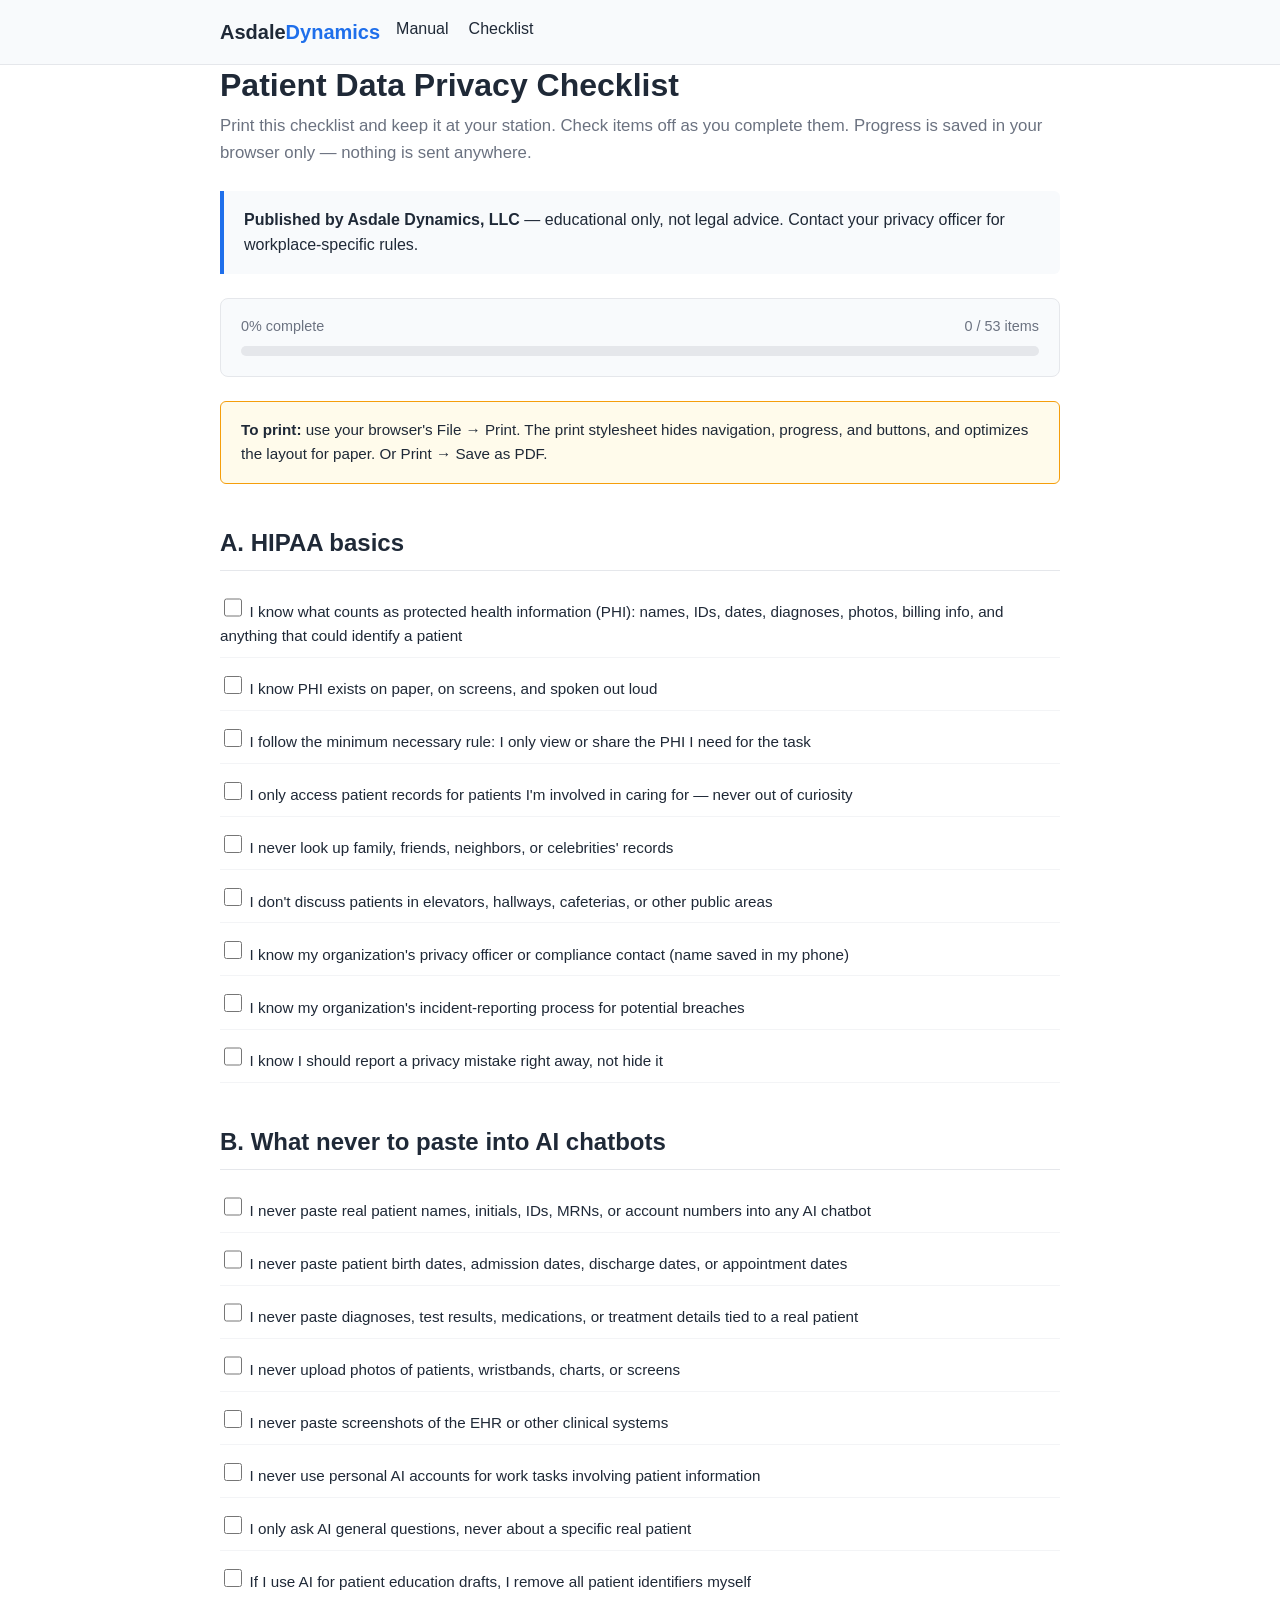
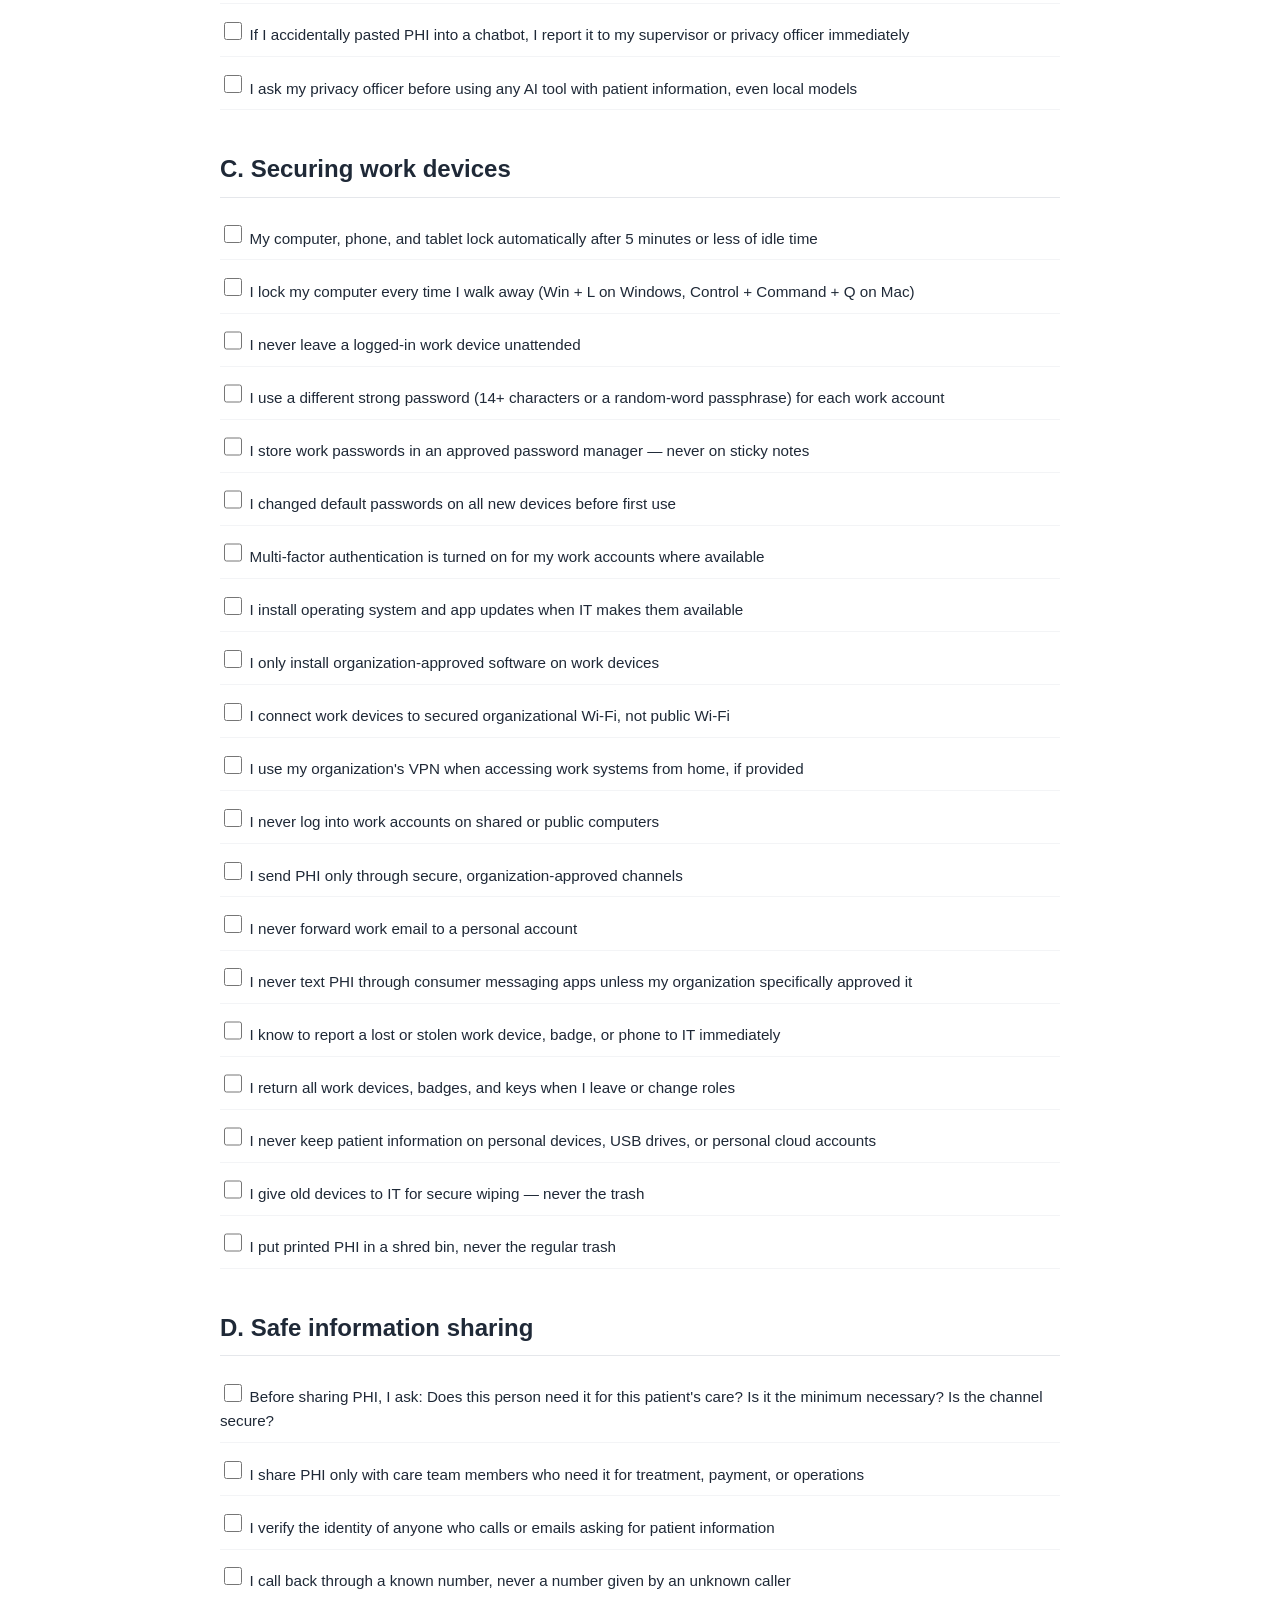
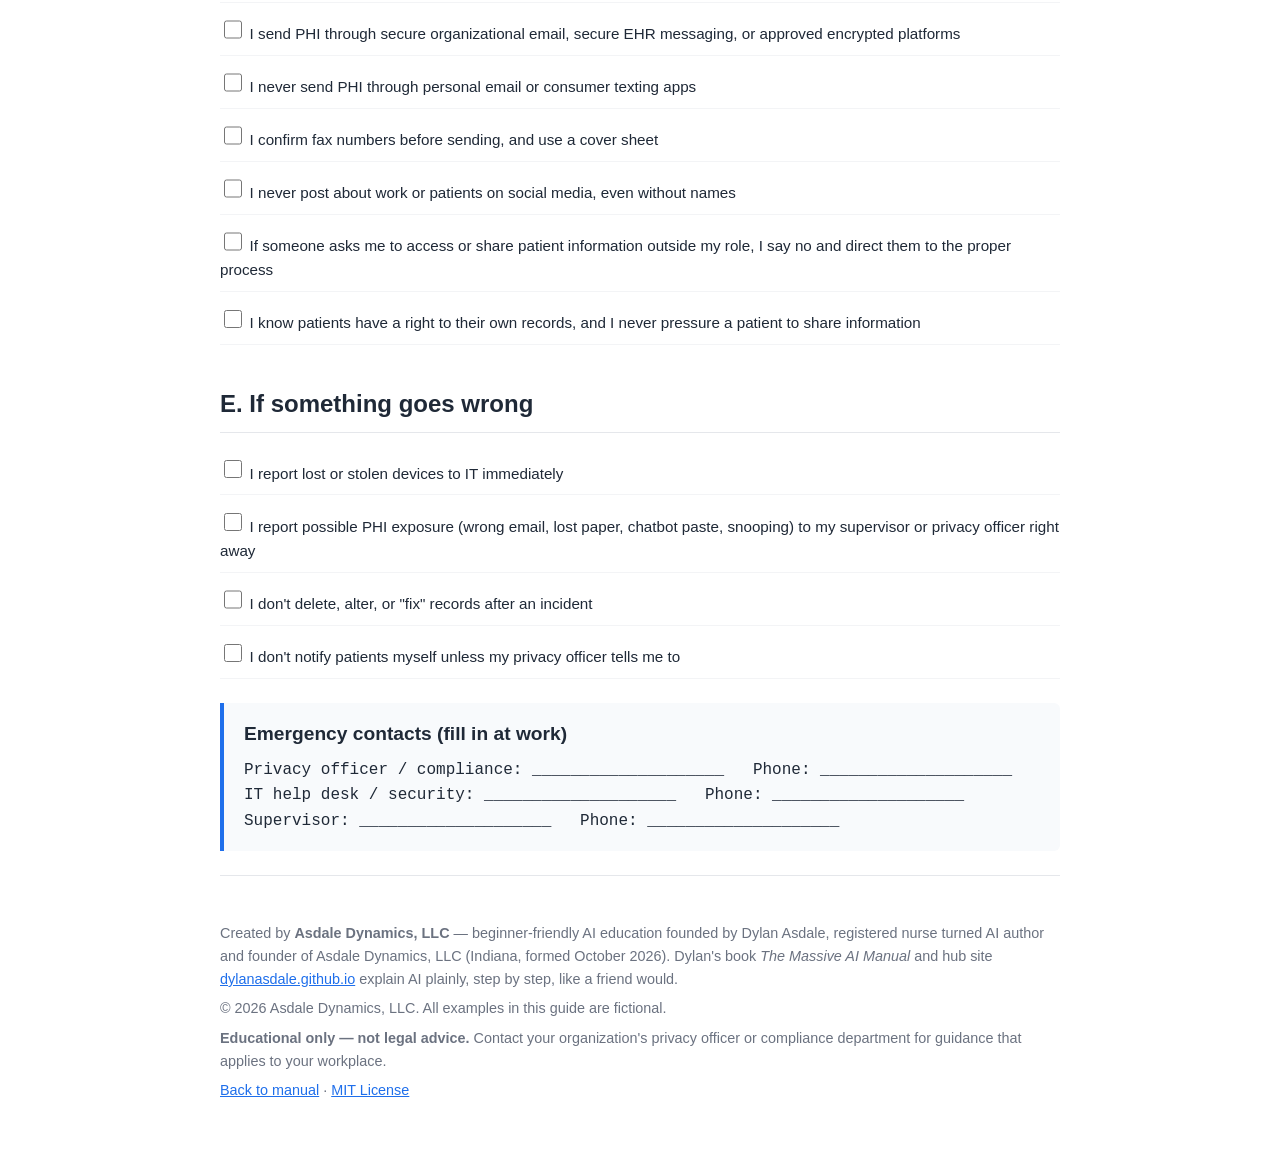
==== site/checklist.html @ 12e41b65 "Add patient data privacy guide" ====
<!DOCTYPE html>
<html lang="en">
<head>
<meta charset="utf-8">
<meta name="viewport" content="width=device-width, initial-scale=1">
<title>Patient Data Privacy Checklist — Printable</title>
<link rel="stylesheet" href="assets/style.css">
</head>
<body>

<a class="skip-link" href="#start">Skip to main content</a>

<header>
  <div class="inner">
    <a class="logo" href="#">Asdale<span>Dynamics</span></a>
    <nav>
      <ul>
        <li><a href="index.html">Manual</a></li>
        <li><a href="#start">Checklist</a></li>
      </ul>
    </nav>
  </div>
</header>

<main class="inner" id="start">
  <h1>Patient Data Privacy Checklist</h1>
  <p class="subtitle">Print this checklist and keep it at your station. Check items off as you complete them. Progress is saved in your browser only — nothing is sent anywhere.</p>
  <p class="callout no-print"><strong>Published by Asdale Dynamics, LLC</strong> — educational only, not legal advice. Contact your privacy officer for workplace-specific rules.</p>

  <div class="progress no-print">
    <div style="display:flex; justify-content:space-between; font-size:0.9rem; color:var(--text-muted); margin-bottom:0.5rem;">
      <span id="progress-text">0% complete</span>
      <span id="progress-count">0 / 0 items</span>
    </div>
    <div class="progress-bar"><div class="progress-fill" id="progress-fill"></div></div>
  </div>

  <div class="print-note">
    <strong>To print:</strong> use your browser's File → Print. The print stylesheet hides navigation, progress, and buttons, and optimizes the layout for paper. Or Print → Save as PDF.
  </div>

  <section id="hipaa-basics">
    <h2>A. HIPAA basics</h2>
    <ul class="checklist">
      <li><label><input type="checkbox" data-section="A"> I know what counts as protected health information (PHI): names, IDs, dates, diagnoses, photos, billing info, and anything that could identify a patient</label></li>
      <li><label><input type="checkbox" data-section="A"> I know PHI exists on paper, on screens, and spoken out loud</label></li>
      <li><label><input type="checkbox" data-section="A"> I follow the minimum necessary rule: I only view or share the PHI I need for the task</label></li>
      <li><label><input type="checkbox" data-section="A"> I only access patient records for patients I'm involved in caring for — never out of curiosity</label></li>
      <li><label><input type="checkbox" data-section="A"> I never look up family, friends, neighbors, or celebrities' records</label></li>
      <li><label><input type="checkbox" data-section="A"> I don't discuss patients in elevators, hallways, cafeterias, or other public areas</label></li>
      <li><label><input type="checkbox" data-section="A"> I know my organization's privacy officer or compliance contact (name saved in my phone)</label></li>
      <li><label><input type="checkbox" data-section="A"> I know my organization's incident-reporting process for potential breaches</label></li>
      <li><label><input type="checkbox" data-section="A"> I know I should report a privacy mistake right away, not hide it</label></li>
    </ul>
  </section>

  <section id="ai-chatbots">
    <h2>B. What never to paste into AI chatbots</h2>
    <ul class="checklist">
      <li><label><input type="checkbox" data-section="B"> I never paste real patient names, initials, IDs, MRNs, or account numbers into any AI chatbot</label></li>
      <li><label><input type="checkbox" data-section="B"> I never paste patient birth dates, admission dates, discharge dates, or appointment dates</label></li>
      <li><label><input type="checkbox" data-section="B"> I never paste diagnoses, test results, medications, or treatment details tied to a real patient</label></li>
      <li><label><input type="checkbox" data-section="B"> I never upload photos of patients, wristbands, charts, or screens</label></li>
      <li><label><input type="checkbox" data-section="B"> I never paste screenshots of the EHR or other clinical systems</label></li>
      <li><label><input type="checkbox" data-section="B"> I never use personal AI accounts for work tasks involving patient information</label></li>
      <li><label><input type="checkbox" data-section="B"> I only ask AI general questions, never about a specific real patient</label></li>
      <li><label><input type="checkbox" data-section="B"> If I use AI for patient education drafts, I remove all patient identifiers myself</label></li>
      <li><label><input type="checkbox" data-section="B"> If I accidentally pasted PHI into a chatbot, I report it to my supervisor or privacy officer immediately</label></li>
      <li><label><input type="checkbox" data-section="B"> I ask my privacy officer before using any AI tool with patient information, even local models</label></li>
    </ul>
  </section>

  <section id="work-devices">
    <h2>C. Securing work devices</h2>
    <ul class="checklist">
      <li><label><input type="checkbox" data-section="C"> My computer, phone, and tablet lock automatically after 5 minutes or less of idle time</label></li>
      <li><label><input type="checkbox" data-section="C"> I lock my computer every time I walk away (Win + L on Windows, Control + Command + Q on Mac)</label></li>
      <li><label><input type="checkbox" data-section="C"> I never leave a logged-in work device unattended</label></li>
      <li><label><input type="checkbox" data-section="C"> I use a different strong password (14+ characters or a random-word passphrase) for each work account</label></li>
      <li><label><input type="checkbox" data-section="C"> I store work passwords in an approved password manager — never on sticky notes</label></li>
      <li><label><input type="checkbox" data-section="C"> I changed default passwords on all new devices before first use</label></li>
      <li><label><input type="checkbox" data-section="C"> Multi-factor authentication is turned on for my work accounts where available</label></li>
      <li><label><input type="checkbox" data-section="C"> I install operating system and app updates when IT makes them available</label></li>
      <li><label><input type="checkbox" data-section="C"> I only install organization-approved software on work devices</label></li>
      <li><label><input type="checkbox" data-section="C"> I connect work devices to secured organizational Wi-Fi, not public Wi-Fi</label></li>
      <li><label><input type="checkbox" data-section="C"> I use my organization's VPN when accessing work systems from home, if provided</label></li>
      <li><label><input type="checkbox" data-section="C"> I never log into work accounts on shared or public computers</label></li>
      <li><label><input type="checkbox" data-section="C"> I send PHI only through secure, organization-approved channels</label></li>
      <li><label><input type="checkbox" data-section="C"> I never forward work email to a personal account</label></li>
      <li><label><input type="checkbox" data-section="C"> I never text PHI through consumer messaging apps unless my organization specifically approved it</label></li>
      <li><label><input type="checkbox" data-section="C"> I know to report a lost or stolen work device, badge, or phone to IT immediately</label></li>
      <li><label><input type="checkbox" data-section="C"> I return all work devices, badges, and keys when I leave or change roles</label></li>
      <li><label><input type="checkbox" data-section="C"> I never keep patient information on personal devices, USB drives, or personal cloud accounts</label></li>
      <li><label><input type="checkbox" data-section="C"> I give old devices to IT for secure wiping — never the trash</label></li>
      <li><label><input type="checkbox" data-section="C"> I put printed PHI in a shred bin, never the regular trash</label></li>
    </ul>
  </section>

  <section id="safe-sharing">
    <h2>D. Safe information sharing</h2>
    <ul class="checklist">
      <li><label><input type="checkbox" data-section="D"> Before sharing PHI, I ask: Does this person need it for this patient's care? Is it the minimum necessary? Is the channel secure?</label></li>
      <li><label><input type="checkbox" data-section="D"> I share PHI only with care team members who need it for treatment, payment, or operations</label></li>
      <li><label><input type="checkbox" data-section="D"> I verify the identity of anyone who calls or emails asking for patient information</label></li>
      <li><label><input type="checkbox" data-section="D"> I call back through a known number, never a number given by an unknown caller</label></li>
      <li><label><input type="checkbox" data-section="D"> I send PHI through secure organizational email, secure EHR messaging, or approved encrypted platforms</label></li>
      <li><label><input type="checkbox" data-section="D"> I never send PHI through personal email or consumer texting apps</label></li>
      <li><label><input type="checkbox" data-section="D"> I confirm fax numbers before sending, and use a cover sheet</label></li>
      <li><label><input type="checkbox" data-section="D"> I never post about work or patients on social media, even without names</label></li>
      <li><label><input type="checkbox" data-section="D"> If someone asks me to access or share patient information outside my role, I say no and direct them to the proper process</label></li>
      <li><label><input type="checkbox" data-section="D"> I know patients have a right to their own records, and I never pressure a patient to share information</label></li>
    </ul>
  </section>

  <section id="if-something-goes-wrong">
    <h2>E. If something goes wrong</h2>
    <ul class="checklist">
      <li><label><input type="checkbox" data-section="E"> I report lost or stolen devices to IT immediately</label></li>
      <li><label><input type="checkbox" data-section="E"> I report possible PHI exposure (wrong email, lost paper, chatbot paste, snooping) to my supervisor or privacy officer right away</label></li>
      <li><label><input type="checkbox" data-section="E"> I don't delete, alter, or "fix" records after an incident</label></li>
      <li><label><input type="checkbox" data-section="E"> I don't notify patients myself unless my privacy officer tells me to</label></li>
    </ul>
  </section>

  <div class="callout no-print">
    <h3 style="margin-top:0">Emergency contacts (fill in at work)</h3>
    <p style="margin:0.5rem 0 0; font-family:ui-monospace,SFMono-Regular,Menlo,Monaco,Consolas,monospace;">
      Privacy officer / compliance: ____________________ &nbsp; Phone: ____________________<br>
      IT help desk / security: ____________________ &nbsp; Phone: ____________________<br>
      Supervisor: ____________________ &nbsp; Phone: ____________________
    </p>
  </div>

  <div class="footer no-print">
    <p>Created by <strong>Asdale Dynamics, LLC</strong> — beginner-friendly AI education founded by Dylan Asdale, registered nurse turned AI author and founder of Asdale Dynamics, LLC (Indiana, formed October 2026). Dylan's book <em>The Massive AI Manual</em> and hub site <a href="https://dylanasdale.github.io" target="_blank" rel="noopener">dylanasdale.github.io</a> explain AI plainly, step by step, like a friend would.</p>
    <p>© 2026 Asdale Dynamics, LLC. All examples in this guide are fictional.</p>
    <p><strong>Educational only — not legal advice.</strong> Contact your organization's privacy officer or compliance department for guidance that applies to your workplace.</p>
    <p><a href="index.html">Back to manual</a> · <a href="LICENSE">MIT License</a></p>
  </div>
</main>

<script>
(function () {
  var checkboxes = document.querySelectorAll('.checklist input[type="checkbox"]');
  var fill = document.getElementById('progress-fill');
  var text = document.getElementById('progress-text');
  var countEl = document.getElementById('progress-count');

  function load() {
    var saved = {};
    try { saved = JSON.parse(localStorage.getItem('pdp-checklist') || '{}'); } catch (e) {}
    checkboxes.forEach(function (cb) {
      cb.checked = saved[cb.id] === true || false;
      if (!cb.id) cb.id = 'pdp-cb-' + Math.random().toString(36).slice(2);
    });
    render();
  }

  function save() {
    var state = {};
    checkboxes.forEach(function (cb) { state[cb.id] = cb.checked; });
    try { localStorage.setItem('pdp-checklist', JSON.stringify(state)); } catch (e) {}
  }

  function render() {
    var total = checkboxes.length;
    var done = 0;
    checkboxes.forEach(function (cb) {
      if (cb.checked) done++;
      cb.parentElement.parentElement.classList.toggle('done', cb.checked);
    });
    var pct = total ? Math.round((done / total) * 100) : 0;
    fill.style.width = pct + '%';
    text.textContent = pct + '% complete';
    countEl.textContent = done + ' / ' + total + ' items';
  }

  checkboxes.forEach(function (cb) {
    cb.addEventListener('change', function () { save(); render(); });
  });

  load();
})();
</script>

</body>
</html>
---- site/assets/style.css ----
/*
 * Patient Data Privacy Guide — shared stylesheet
 * Asdale Dynamics, LLC — © 2026 Asdale Dynamics, LLC
 * No external dependencies. Local-first.
 */

:root {
  --primary: #1f6feb;
  --primary-dark: #1657bd;
  --text: #1f2937;
  --text-muted: #6b7280;
  --bg: #ffffff;
  --bg-soft: #f8fafc;
  --border: #e5e7eb;
  --danger: #b91c1c;
  --danger-bg: #fef2f2;
  --warning-bg: #fffbeb;
  --success-bg: #f0fdf4;
  --max-width: 880px;
}

* {
  box-sizing: border-box;
}

html {
  scroll-behavior: smooth;
}

body {
  margin: 0;
  font-family: -apple-system, BlinkMacSystemFont, "Segoe UI", Roboto, Helvetica, Arial, sans-serif;
  color: var(--text);
  background: var(--bg);
  line-height: 1.6;
}

a {
  color: var(--primary);
  text-decoration: underline;
}

a:hover {
  color: var(--primary-dark);
}

.skip-link {
  position: absolute;
  left: -9999px;
  top: auto;
  width: 1px;
  height: 1px;
  overflow: hidden;
}

header {
  background: var(--bg-soft);
  border-bottom: 1px solid var(--border);
  padding: 1rem 0;
  position: sticky;
  top: 0;
  z-index: 100;
}

.inner {
  max-width: var(--max-width);
  margin: 0 auto;
  padding: 0 1.25rem;
}

header .inner {
  display: flex;
  align-items: center;
  gap: 1rem;
  flex-wrap: wrap;
}

.logo {
  font-weight: 700;
  font-size: 1.25rem;
  color: var(--text);
  text-decoration: none;
}

.logo span {
  color: var(--primary);
}

nav ul {
  display: flex;
  gap: 1.25rem;
  list-style: none;
  margin: 0;
  padding: 0;
  flex-wrap: wrap;
}

nav a {
  text-decoration: none;
  color: var(--text);
  font-weight: 500;
  padding: 0.25rem 0;
}

nav a:hover {
  color: var(--primary);
}

main {
  padding: 2.5rem 0;
}

h1 {
  font-size: 2rem;
  margin: 0 0 0.5rem;
  line-height: 1.25;
}

.subtitle {
  color: var(--text-muted);
  margin: 0 0 1.5rem;
  font-size: 1.05rem;
}

h2 {
  font-size: 1.5rem;
  margin: 2.5rem 0 1rem;
  padding-bottom: 0.5rem;
  border-bottom: 1px solid var(--border);
}

h3 {
  font-size: 1.2rem;
  margin: 1.75rem 0 0.5rem;
}

p {
  margin: 0 0 1rem;
}

ul, ol {
  margin: 0 0 1rem 1.5rem;
}

li {
  margin-bottom: 0.4rem;
}

.table-wrap {
  overflow-x: auto;
  margin: 1rem 0;
}

table {
  width: 100%;
  border-collapse: collapse;
  margin: 0 0 1.5rem;
}

th, td {
  border: 1px solid var(--border);
  padding: 0.6rem 0.8rem;
  text-align: left;
  font-size: 0.95rem;
}

th {
  background: var(--bg-soft);
  font-weight: 600;
}

tr:nth-child(even) td {
  background: #fafafa;
}

.callout {
  border-left: 4px solid var(--primary);
  background: var(--bg-soft);
  padding: 1rem 1.25rem;
  margin: 1.5rem 0;
  border-radius: 0 6px 6px 0;
}

.callout p:last-child {
  margin-bottom: 0;
}

.danger {
  border-left-color: var(--danger);
  background: var(--danger-bg);
}

.success {
  border-left-color: #15803d;
  background: var(--success-bg);
}

.toc {
  background: var(--bg-soft);
  border: 1px solid var(--border);
  border-radius: 8px;
  padding: 1rem 1.25rem;
  margin: 1.5rem 0;
}

.toc h3 {
  margin-top: 0;
  font-size: 1rem;
}

.toc ul {
  list-style: none;
  margin: 0.5rem 0 0;
  padding: 0;
}

.toc li {
  margin-bottom: 0.35rem;
}

.toc a {
  text-decoration: none;
  color: var(--text);
}

.toc a:hover {
  color: var(--primary);
  text-decoration: underline;
}

.btn {
  display: inline-block;
  background: var(--primary);
  color: #fff;
  padding: 0.55rem 1rem;
  border-radius: 6px;
  text-decoration: none;
  font-weight: 600;
  font-size: 0.95rem;
  border: 1px solid transparent;
}

.btn:hover {
  background: var(--primary-dark);
}

.btn-outline {
  background: transparent;
  border: 1px solid var(--border);
  color: var(--text);
}

.btn-outline:hover {
  border-color: var(--primary);
  color: var(--primary);
}

.code {
  font-family: ui-monospace, SFMono-Regular, Menlo, Monaco, Consolas, monospace;
  background: #f3f4f6;
  padding: 0.15rem 0.4rem;
  border-radius: 4px;
  font-size: 0.9em;
}

.code-block {
  background: #111827;
  color: #e5e7eb;
  padding: 1rem;
  border-radius: 6px;
  overflow-x: auto;
  font-family: ui-monospace, SFMono-Regular, Menlo, Monaco, Consolas, monospace;
  font-size: 0.9rem;
  line-height: 1.5;
  margin: 1rem 0;
}

.footer {
  border-top: 1px solid var(--border);
  padding: 2.5rem 0 3rem;
  color: var(--text-muted);
  font-size: 0.9rem;
}

.footer p {
  margin: 0.4rem 0;
}

/* ---------- Checklist page ---------- */

.category {
  margin-bottom: 2rem;
}

.category h2 {
  border-bottom: 2px solid var(--border);
  padding-bottom: 0.5rem;
}

.checklist {
  list-style: none;
  padding: 0;
  margin: 1rem 0;
}

.checklist li {
  display: flex;
  align-items: flex-start;
  gap: 0.75rem;
  padding: 0.55rem 0;
  border-bottom: 1px solid #f3f4f6;
}

.checklist input[type="checkbox"] {
  width: 1.15rem;
  height: 1.15rem;
  margin-top: 0.15rem;
  cursor: pointer;
  accent-color: var(--primary);
}

.checklist label {
  flex: 1;
  cursor: pointer;
  font-size: 0.95rem;
}

.checklist li.done label {
  text-decoration: line-through;
  color: var(--text-muted);
}

.progress {
  background: var(--bg-soft);
  border: 1px solid var(--border);
  border-radius: 8px;
  padding: 1rem 1.25rem;
  margin-bottom: 1.5rem;
}

.progress-bar {
  height: 10px;
  background: #e5e7eb;
  border-radius: 5px;
  overflow: hidden;
  margin: 0.5rem 0 0.25rem;
}

.progress-fill {
  height: 100%;
  width: 0%;
  background: var(--primary);
  transition: width 0.3s ease;
}

.print-note {
  background: var(--warning-bg);
  border: 1px solid #f59e0b;
  border-radius: 6px;
  padding: 1rem 1.25rem;
  margin-bottom: 1.5rem;
  font-size: 0.95rem;
}

/* ---------- Print styles ---------- */

@media print {
  header, .no-print, nav, .progress, .print-note, .btn, .toc {
    display: none !important;
  }
  body {
    background: #fff;
    color: #000;
  }
  a {
    color: #000;
    text-decoration: none;
  }
  h2, h3 {
    page-break-after: avoid;
  }
  .checklist li {
    page-break-inside: avoid;
  }
  .callout {
    border: 1px solid #000;
    background: #fff;
  }
}

@media (max-width: 600px) {
  .inner {
    padding: 0 1rem;
  }
  h1 {
    font-size: 1.6rem;
  }
  h2 {
    font-size: 1.3rem;
  }
  nav ul {
    gap: 0.75rem;
  }
}
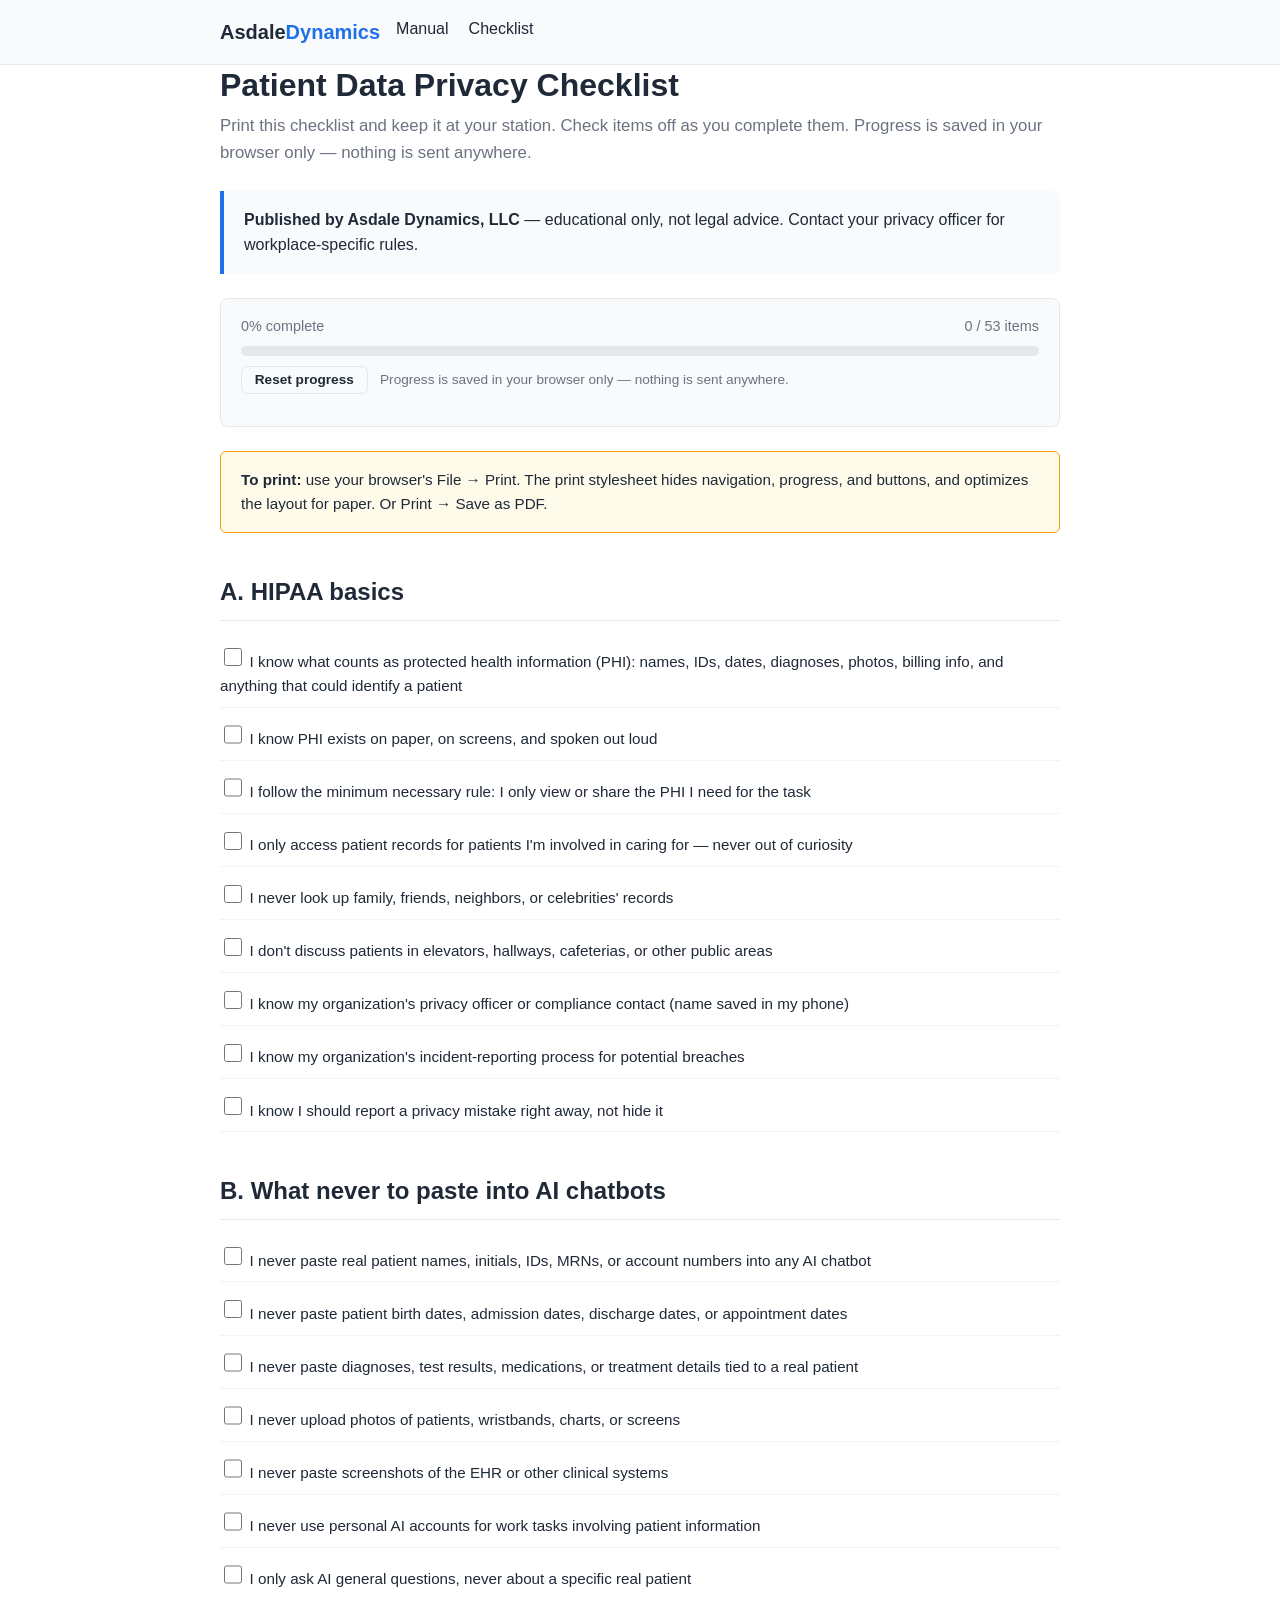
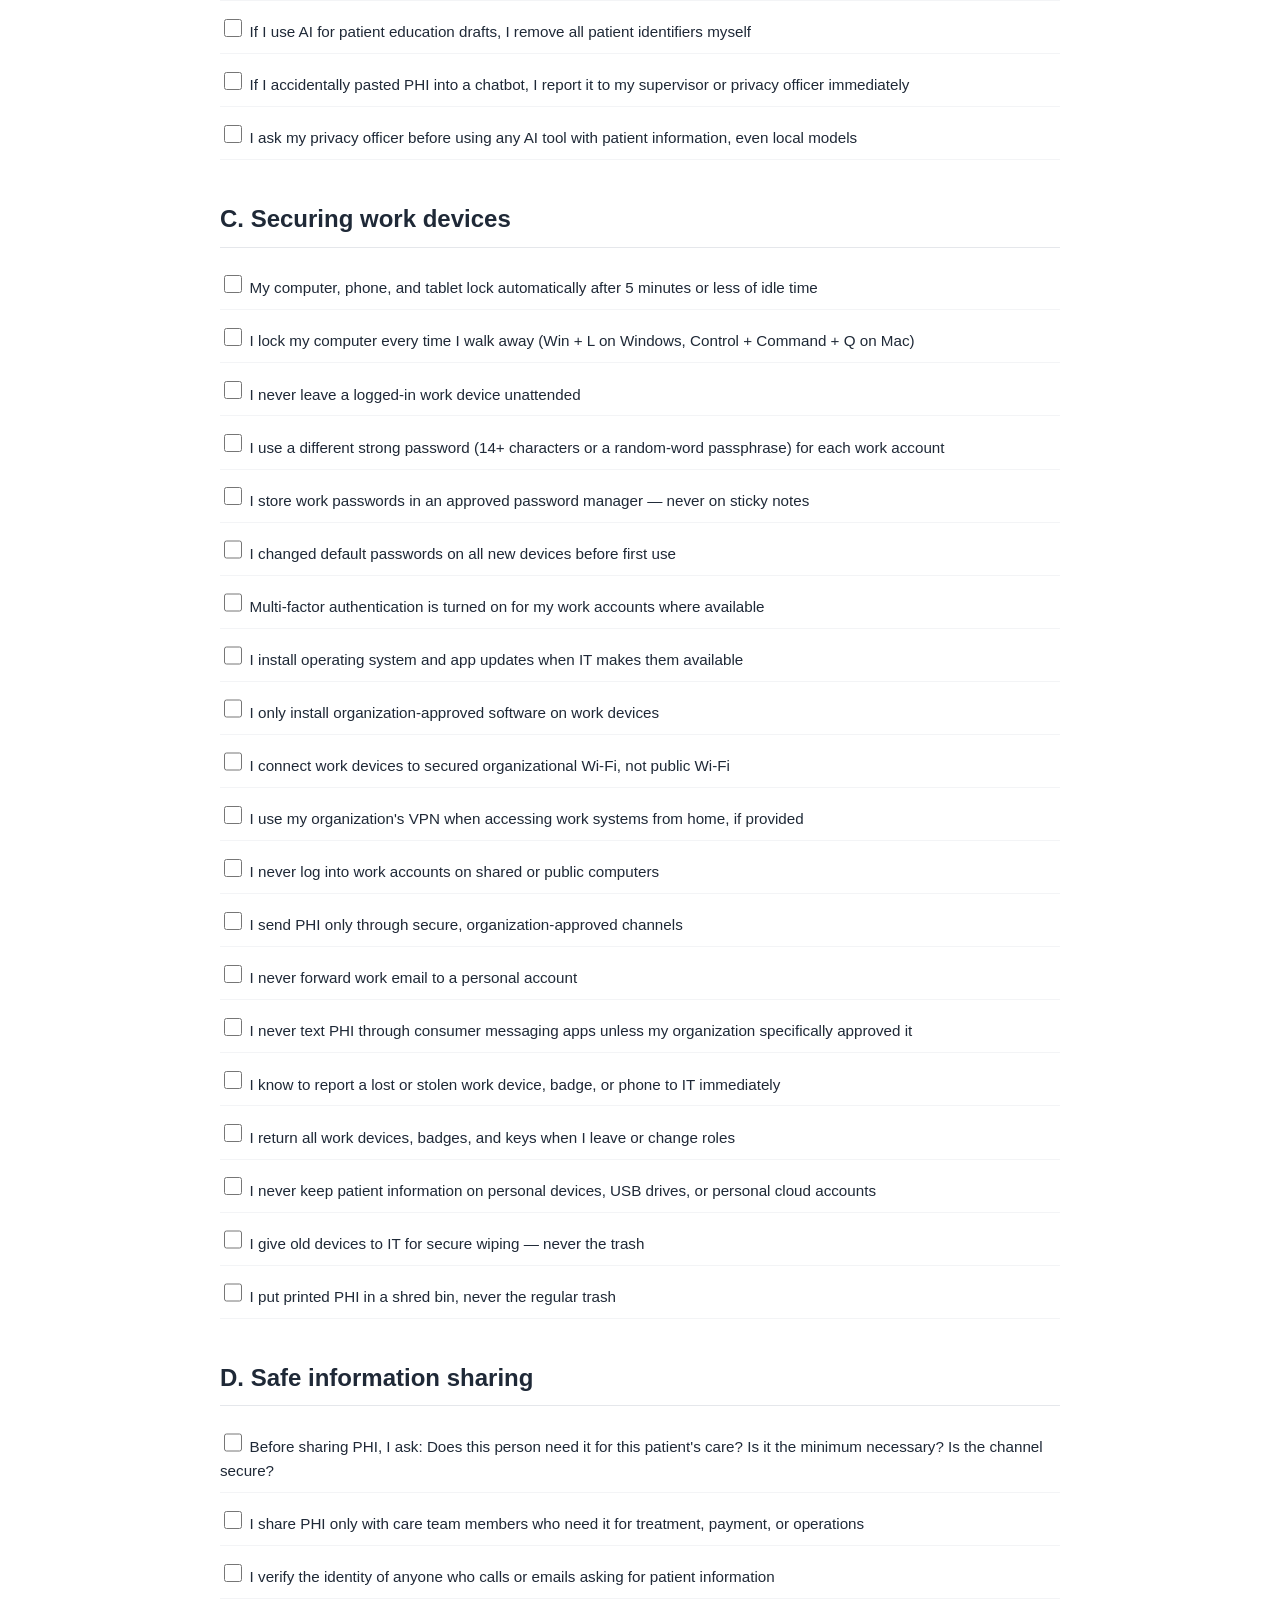
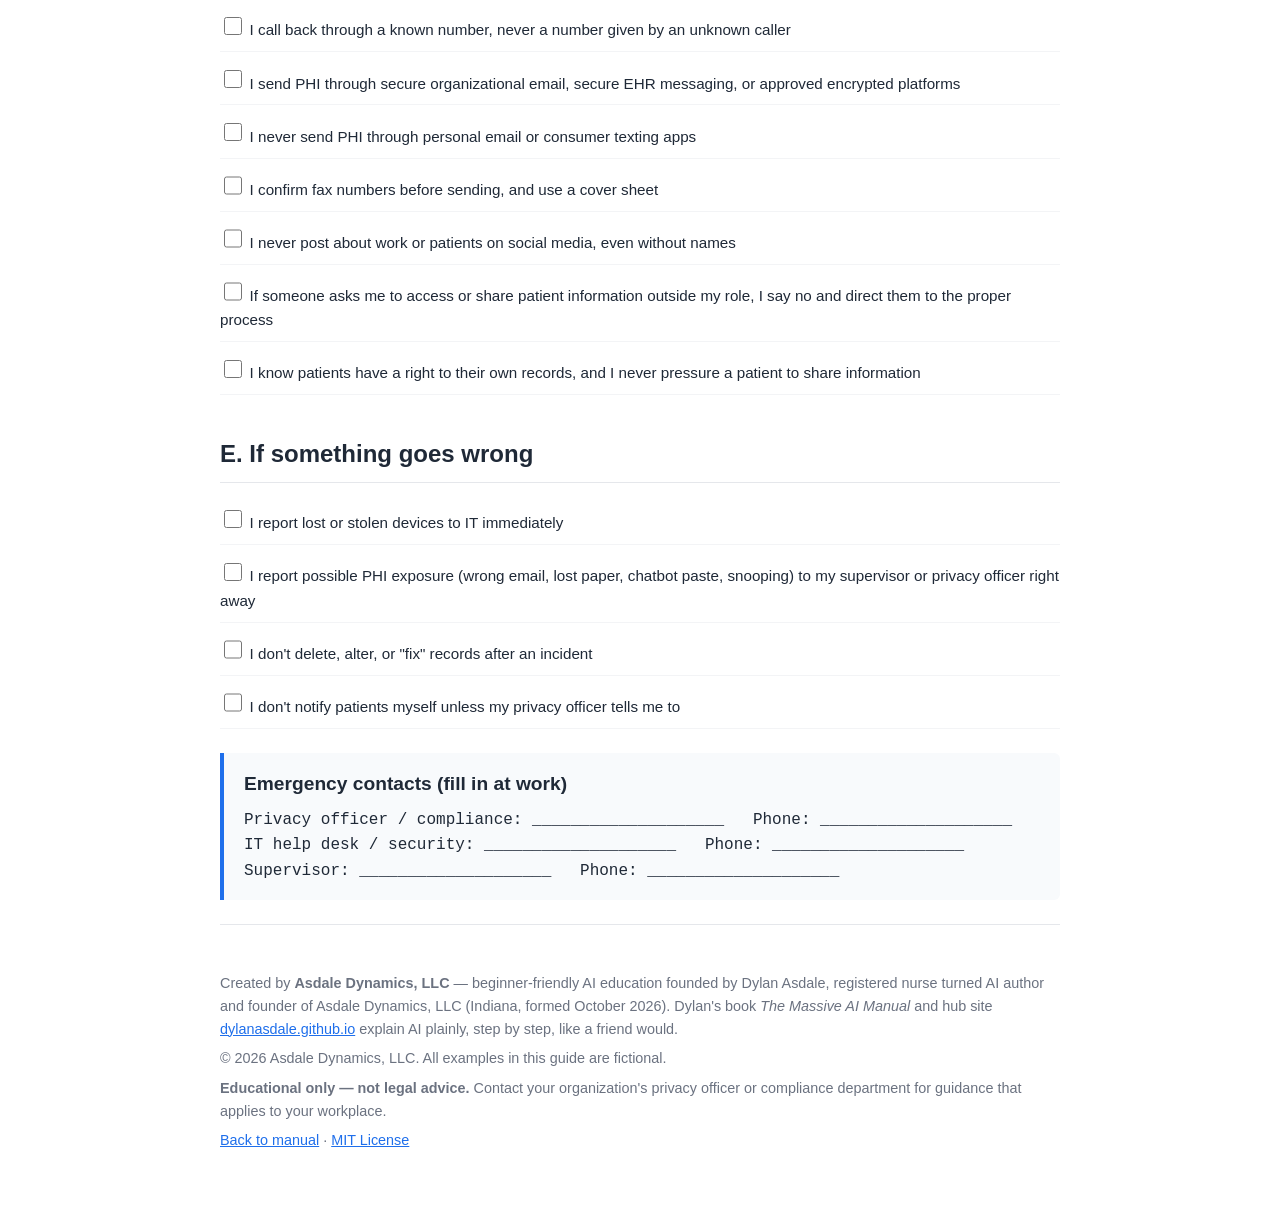
==== commit 578607f3: "Improve README, add checklist reset, update STATUS" ====
--- a/site/checklist.html
+++ b/site/checklist.html
@@ -33,6 +33,10 @@
       <span id="progress-count">0 / 0 items</span>
     </div>
     <div class="progress-bar"><div class="progress-fill" id="progress-fill"></div></div>
+    <p style="margin-top:0.6rem;">
+      <button id="reset-progress" class="btn btn-outline" style="padding:0.35rem 0.8rem; font-size:0.85rem;">Reset progress</button>
+      <span style="font-size:0.85rem; color:var(--text-muted); margin-left:0.5rem;">Progress is saved in your browser only — nothing is sent anywhere.</span>
+    </p>
   </div>
 
   <div class="print-note">
@@ -179,6 +183,17 @@
     cb.addEventListener('change', function () { save(); render(); });
   });
 
+  var resetBtn = document.getElementById('reset-progress');
+  if (resetBtn) {
+    resetBtn.addEventListener('click', function () {
+      if (!confirm('Reset all checklist progress?')) return;
+      try { localStorage.removeItem('pdp-checklist'); } catch (e) {}
+      checkboxes.forEach(function (cb) { cb.checked = false; });
+      save();
+      render();
+    });
+  }
+
   load();
 })();
 </script>
